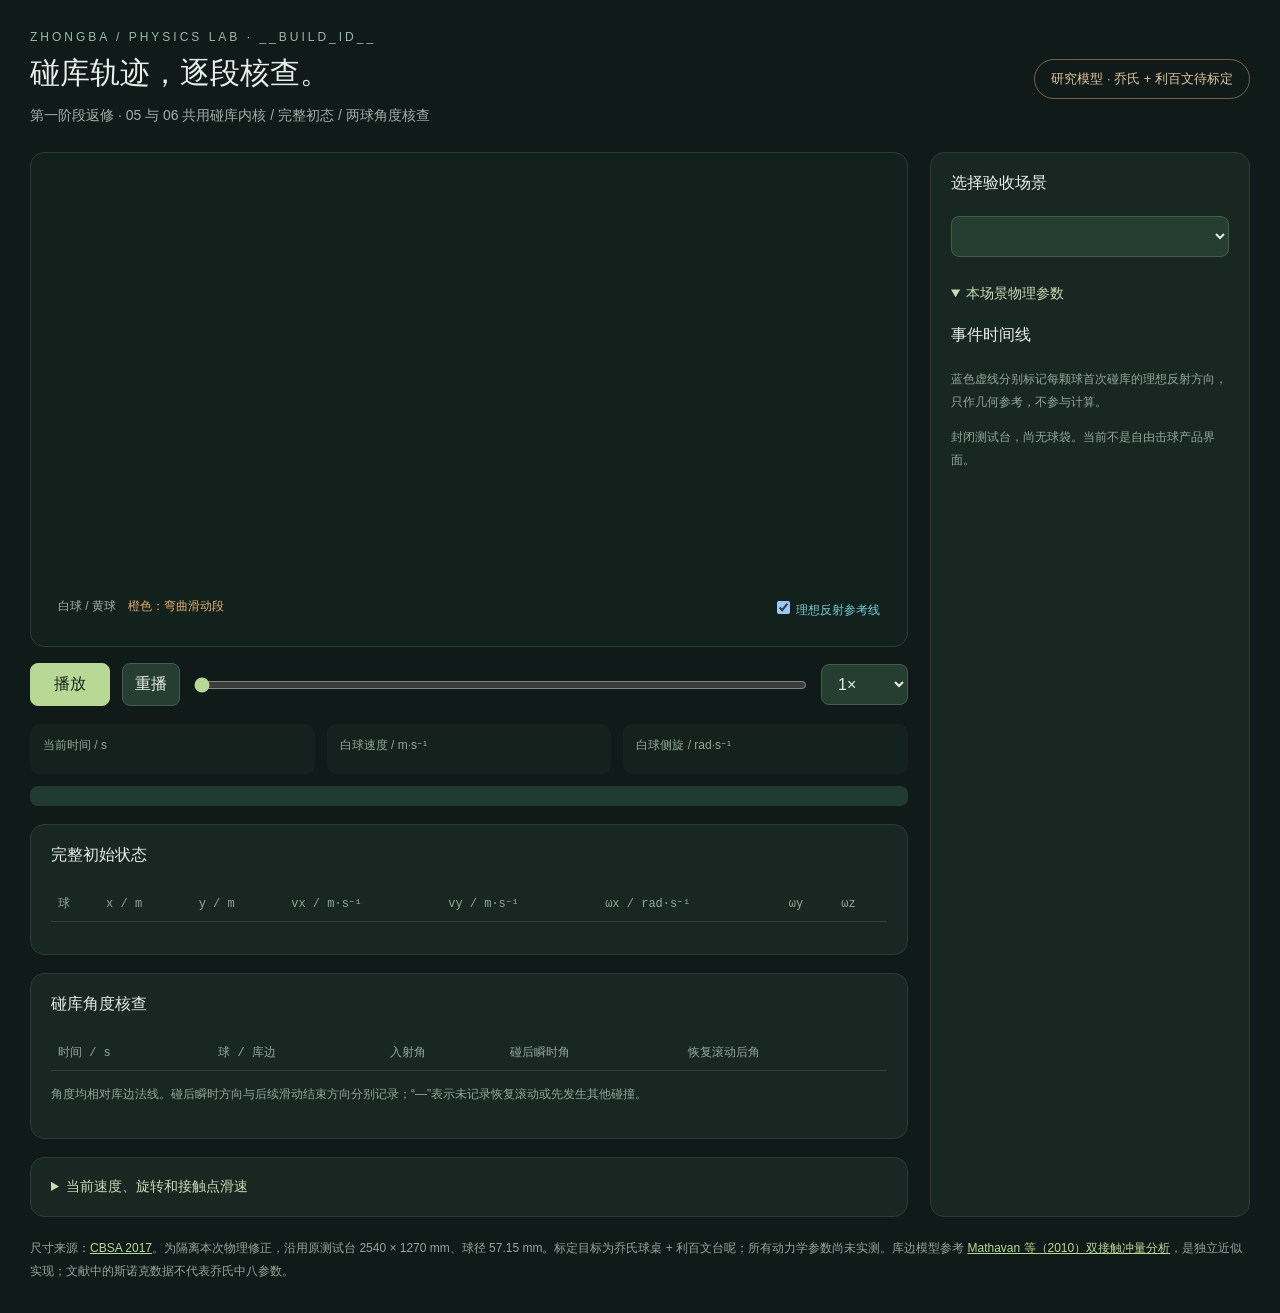
==== tools/acceptance_viewer.html @ 39338038 "Add phase A physics engine, shared spin-aware cushion model and acceptance tools Include 116 physics" ====
<!doctype html>
<html lang="zh-CN"><head><meta charset="utf-8"><meta name="viewport" content="width=device-width,initial-scale=1"><title>中八物理实验台 · 碰库复核</title>
<style>
:root{color-scheme:dark;font-family:"Segoe UI","Microsoft YaHei",sans-serif;color:#e8eee9;background:#101a18}*{box-sizing:border-box}body{margin:0}main{max-width:1480px;margin:auto;padding:30px}header{display:flex;justify-content:space-between;align-items:center;margin-bottom:24px}.eyebrow{color:#98b9a8;font-size:12px;letter-spacing:3px}h1{font-size:30px;font-weight:550;margin:9px 0}.sub{color:#9fb0a8;font-size:14px;line-height:1.8}.badge{border:1px solid #756348;color:#dfc59c;border-radius:99px;padding:10px 16px;font-size:13px}.layout{display:grid;grid-template-columns:minmax(0,1fr) 320px;gap:22px}.card{background:#192723;border:1px solid #2a3c33;border-radius:14px;padding:20px}.stage{background:#12211c;overflow:hidden}canvas{width:100%;display:block;aspect-ratio:2/1}.controls{display:flex;gap:12px;align-items:center;margin-top:16px}button,select{font:inherit;color:inherit;border:1px solid #435d4d;border-radius:8px;background:#263e31;padding:10px 12px}button{cursor:pointer}button.primary{background:#b8d996;color:#14231a;border-color:#b8d996;min-width:80px}select{max-width:100%}#scene{width:100%;margin:12px 0 10px}#seek{flex:1;accent-color:#b8d996;min-width:40px}h2{font-size:16px;margin:0 0 10px;font-weight:550}p{font-size:13px;line-height:1.8;color:#b9c7be}.metrics{display:grid;grid-template-columns:repeat(3,1fr);gap:12px;margin-top:18px}.metric{background:#14211c;border-radius:9px;padding:13px}.label{font-size:12px;color:#90a89b}.value{font:21px Consolas,monospace;margin-top:7px}.small{font-size:12px;color:#91a799;line-height:1.9}.events{max-height:200px;overflow:auto;font-size:12px}.event{padding:8px 0;border-bottom:1px solid #2e4236;color:#9daf9f}.event.active{color:#dcebcf}table{width:100%;font:12px Consolas,"Microsoft YaHei",monospace;border-collapse:collapse;margin-top:10px;white-space:nowrap}td,th{text-align:left;padding:9px 7px;border-bottom:1px solid #314337;font-weight:400}th{color:#91a799}footer{margin-top:20px;font-size:12px;line-height:1.9;color:#91a799}a{color:#b8d996}.legend{display:flex;justify-content:space-between;gap:10px;padding:7px;font-size:12px;color:#9fb0a8}.panel{margin-top:18px}.scroll{overflow-x:auto}summary{cursor:pointer;font-size:14px;color:#c5dcb5}.param{font-size:12px;color:#9fb0a8;line-height:2}.note{padding:10px 12px;background:#223b30;border-radius:8px;margin-top:12px;font-size:12px;line-height:1.9;color:#c1d2b7}.orange{color:#e6ad72}.blue{color:#77cdd4}@media(max-width:1050px){.layout{grid-template-columns:1fr}main{padding:18px}.badge{display:none}.controls{flex-wrap:wrap}}
</style></head><body><main>
<header><div><div class="eyebrow">ZHONGBA / PHYSICS LAB · __BUILD_ID__</div><h1>碰库轨迹，逐段核查。</h1><div class="sub">第一阶段返修 · 05 与 06 共用碰库内核 / 完整初态 / 两球角度核查</div></div><div class="badge">研究模型 · 乔氏 + 利百文待标定</div></header>
<div class="layout"><section>
<div class="card stage"><canvas id="table" width="1200" height="600" aria-label="二维物理回放球桌"></canvas><div class="legend"><span>白球 / 黄球　<span class="orange">橙色：弯曲滑动段</span></span><label><input type="checkbox" id="guide" checked> <span class="blue">理想反射参考线</span></label></div></div>
<div class="controls"><button class="primary" id="play">播放</button><button id="reset">重播</button><input id="seek" aria-label="回放时间" type="range" min="0" max="1000" value="0"><select id="speed" aria-label="回放速度"><option value="0.25">0.25×</option><option value="0.5">0.5×</option><option value="1" selected>1×</option><option value="2">2×</option></select></div>
<div class="metrics"><div class="metric"><div class="label">当前时间 / s</div><div class="value" id="clock"></div></div><div class="metric"><div class="label">白球速度 / m·s⁻¹</div><div class="value" id="velocity"></div></div><div class="metric"><div class="label">白球侧旋 / rad·s⁻¹</div><div class="value" id="spin"></div></div></div><div id="motion-note" class="note"></div>
<div class="card panel"><h2>完整初始状态</h2><div class="scroll"><table><thead><tr><th>球</th><th>x / m</th><th>y / m</th><th>vx / m·s⁻¹</th><th>vy / m·s⁻¹</th><th>ωx / rad·s⁻¹</th><th>ωy</th><th>ωz</th></tr></thead><tbody id="initial"></tbody></table></div><p class="small" id="initial-note"></p></div>
<div class="card panel"><h2>碰库角度核查</h2><div class="scroll"><table><thead><tr><th>时间 / s</th><th>球 / 库边</th><th>入射角</th><th>碰后瞬时角</th><th>恢复滚动后角</th></tr></thead><tbody id="angles"></tbody></table></div><p class="small">角度均相对库边法线。碰后瞬时方向与后续滑动结束方向分别记录；“—”表示未记录恢复滚动或先发生其他碰撞。</p></div>
<details class="card panel"><summary>当前速度、旋转和接触点滑速</summary><div class="scroll"><table><thead><tr><th>球</th><th>状态</th><th>vx</th><th>vy</th><th>ωx</th><th>ωy</th><th>ωz</th><th>台呢滑速 / m·s⁻¹</th></tr></thead><tbody id="states"></tbody></table></div></details>
</section><aside class="card"><h2>选择验收场景</h2><select id="scene" aria-label="验收场景"></select><p id="description"></p><p id="observe" style="color:#c5dcb5"></p><div class="small" id="outcome"></div><details class="panel" open><summary>本场景物理参数</summary><div class="param" id="parameters"></div></details><h2 style="margin-top:22px">事件时间线</h2><div class="events" id="events"></div><p class="small" id="comparison-note"></p><p class="small">蓝色虚线分别标记每颗球首次碰库的理想反射方向，只作几何参考，不参与计算。</p><p class="small">封闭测试台，尚无球袋。当前不是自由击球产品界面。</p></aside></div>
<footer>尺寸来源：<a href="https://cbsa.cssf.net.cn/annoucement/2017/0120/142126.html" target="_blank" rel="noreferrer">CBSA 2017</a>。为隔离本次物理修正，沿用原测试台 2540 × 1270 mm、球径 57.15 mm。标定目标为乔氏球桌 + 利百文台呢；所有动力学参数尚未实测。库边模型参考 <a href="https://doi.org/10.1243/09544062JMES1964" target="_blank" rel="noreferrer">Mathavan 等（2010）双接触冲量分析</a>，是独立近似实现；文献中的斯诺克数据不代表乔氏中八参数。</footer>
</main><script>
const SCENES=__SCENE_DATA__;
const $=id=>document.getElementById(id),canvas=$('table'),ctx=canvas.getContext('2d');
const labels={sliding_to_rolling:'滑动 → 滚动',rolling_to_rest:'平动停止',spin_to_rest:'侧旋停止',ball_ball:'球球碰撞',ball_cushion:'碰库'};
const wallNames={left:'左库',right:'右库',bottom:'下库',top:'上库'};
let scene,time=0,playing=false,last=0;
const speed=b=>Math.hypot(b.velocity.x,b.velocity.y);
const slip=b=>Math.hypot(b.velocity.x-b.spec.radius*b.omega.y,b.velocity.y+b.spec.radius*b.omega.x);
const name=b=>b.id==='cue'?'白球':b.id+' 号球';
function phase(b){return slip(b)>1e-8?'滑动':speed(b)>1e-9?'滚动':Math.abs(b.omega.z)>1e-8?'原地旋转':'静止'}
function segmentAt(t){let s=scene.segments[0];for(const part of scene.segments){if(part.start>t)break;s=part}return s}
function evaluate(b,m,d){const a=m.acceleration,w=m.angular_acceleration;return {...b,position:{x:b.position.x+b.velocity.x*d+.5*a.x*d*d,y:b.position.y+b.velocity.y*d+.5*a.y*d*d},velocity:{x:b.velocity.x+a.x*d,y:b.velocity.y+a.y*d},omega:{x:b.omega.x+w.x*d,y:b.omega.y+w.y*d,z:b.omega.z+w.z*d}}}
function stateAt(t){if(t>=scene.duration)return scene.final;const s=segmentAt(t);return s?s.balls.map((b,i)=>evaluate(b,s.motion[i],t-s.start)):scene.final}
function sideAngle(id,t){let angle=0;for(const s of scene.segments){if(s.start>=t)break;const i=s.balls.findIndex(b=>b.id===id),d=Math.min(t,s.end)-s.start;angle+=s.balls[i].omega.z*d+.5*s.motion[i].angular_acceleration.z*d*d}return angle}
function selectScene(index){scene=SCENES[index];time=0;playing=false;$('play').textContent='播放';$('description').textContent=scene.description;$('observe').textContent=scene.observe;$('outcome').textContent=scene.status==='stopped'?`已完整停止 · ${scene.duration.toFixed(3)} s · ${scene.events.length} 个事件`:`主动截断至 ${scene.duration.toFixed(3)} s · 球仍在运动`;
$('comparison-note').textContent=scene.id.startsWith('cut')?'05 两球共用 06 的旋转耦合碰库模型；05B 保持初态相同，关闭摩擦并采用完全弹性碰撞，检验两球的理想反射极限。':'06A 保留原场景初态；06B 只去除初始侧旋；06C 是完全无旋转、无摩擦的理想对照。';
$('initial').innerHTML=scene.initial.map(b=>`<tr><td>${name(b)}</td>${[b.position.x,b.position.y,b.velocity.x,b.velocity.y,b.omega.x,b.omega.y,b.omega.z].map(n=>`<td>${n.toFixed(4)}</td>`).join('')}</tr>`).join('');const b=scene.initial[0];$('initial-note').textContent=`初始状态：${phase(b)}；台呢接触点滑速 ${slip(b).toFixed(6)} m/s。ωz 是侧旋，ωx、ωy 是绕水平方向的旋转；无侧旋不等于无旋转。`;
const p=scene.physics;$('parameters').textContent=`碰库模型 = ${p.cushion_model}；台呢滑动摩擦 μs = ${p.sliding_friction}；滚动减速度 / g = ${p.rolling_friction}；自旋衰减 = ${p.spin_deceleration} rad/s²；库边摩擦 μw = ${p.cushion_friction}；能量恢复参数 e = ${p.cushion_restitution}；接触高度假设 h/R = ${p.cushion_contact_height_ratio}；冲量步数 ${p.cushion_steps}。未实桌标定。`;
const deg=x=>x===null?'—':x.toFixed(2)+'°';$('angles').innerHTML=scene.cushion_audit.length?scene.cushion_audit.map(r=>`<tr><td>${r.time.toFixed(4)}</td><td>${r.ball==='cue'?'白球':r.ball} / ${wallNames[r.wall]}</td><td>${deg(r.incident_deg)}</td><td>${deg(r.immediate_deg)}</td><td>${deg(r.rolling_deg)}</td></tr>`).join(''):'<tr><td colspan="5">本场景没有碰库。</td></tr>';
$('events').replaceChildren(...scene.events.map(e=>{const row=document.createElement('div');row.className='event';row.dataset.time=e.time;row.textContent=`${e.time.toFixed(4)} s　${labels[e.kind]||e.kind}${e.detail?' / '+(wallNames[e.detail]||e.detail):''}`;return row}));draw()}
function draw(){const W=canvas.width,H=canvas.height,pad=54,s=Math.min((W-2*pad)/scene.table.length,(H-2*pad)/scene.table.width),ox=(W-s*scene.table.length)/2,oy=(H-s*scene.table.width)/2;const X=x=>ox+x*s,Y=y=>H-oy-y*s;ctx.clearRect(0,0,W,H);ctx.fillStyle='#2b4034';ctx.fillRect(ox-21,oy-21,scene.table.length*s+42,scene.table.width*s+42);ctx.fillStyle='#1e674d';ctx.fillRect(ox,oy,scene.table.length*s,scene.table.width*s);ctx.strokeStyle='#ffffff0d';ctx.lineWidth=1;for(let x=.635;x<scene.table.length;x+=.635){ctx.beginPath();ctx.moveTo(X(x),Y(0));ctx.lineTo(X(x),Y(scene.table.width));ctx.stroke()}
ctx.save();ctx.beginPath();ctx.rect(ox,oy,scene.table.length*s,scene.table.width*s);ctx.clip();if($('guide').checked){const seen=new Set();for(const e of scene.events){if(e.kind!=='ball_cushion'||seen.has(e.actors[0]))continue;seen.add(e.actors[0]);const b=e.before.find(b=>b.id===e.actors[0]),v={...b.velocity};if(e.detail==='left'||e.detail==='right')v.x=-v.x;else v.y=-v.y;const len=Math.hypot(v.x,v.y);if(len===0)continue;ctx.beginPath();ctx.setLineDash([8,7]);ctx.strokeStyle='#77cdd499';ctx.moveTo(X(b.position.x),Y(b.position.y));ctx.lineTo(X(b.position.x+v.x/len*.85),Y(b.position.y+v.y/len*.85));ctx.stroke();ctx.setLineDash([])}}
for(const part of scene.segments){if(part.start>time)break;const duration=Math.min(time,part.end)-part.start;for(let i=0;i<part.balls.length;i++){const b=part.balls[i],m=part.motion[i],a=m.acceleration;const curved=Math.abs(b.velocity.x*a.y-b.velocity.y*a.x)>1e-9;ctx.beginPath();ctx.strokeStyle=curved?'#e6ad72bb':b.id==='cue'?'#f0f1d488':'#e3bc4d88';ctx.lineWidth=2;const count=Math.max(2,Math.ceil(duration*80));for(let k=0;k<=count;k++){const q=evaluate(b,m,duration*k/count).position;k?ctx.lineTo(X(q.x),Y(q.y)):ctx.moveTo(X(q.x),Y(q.y))}ctx.stroke()}}ctx.restore();
const balls=stateAt(time);for(const b of balls){const x=X(b.position.x),y=Y(b.position.y),r=b.spec.radius*s;ctx.shadowColor='#0009';ctx.shadowBlur=8;ctx.shadowOffsetY=3;ctx.beginPath();ctx.arc(x,y,r,0,Math.PI*2);ctx.fillStyle=b.id==='cue'?'#f4f1dc':'#e5b83e';ctx.fill();ctx.shadowBlur=0;ctx.shadowOffsetY=0;ctx.fillStyle='#233b2c';ctx.textAlign='center';ctx.textBaseline='middle';ctx.font='bold 12px sans-serif';ctx.fillText(b.id==='cue'?'':b.id,x,y);const angle=sideAngle(b.id,time);ctx.fillStyle='#556b5a';ctx.beginPath();ctx.arc(x+Math.cos(angle)*r*.45,y+Math.sin(angle)*r*.45,2.4,0,Math.PI*2);ctx.fill()}
const cue=balls.find(b=>b.id==='cue')||balls[0];$('clock').textContent=time.toFixed(3);$('velocity').textContent=speed(cue).toFixed(3);$('spin').textContent=cue.omega.z.toFixed(2);$('seek').value=scene.duration?time/scene.duration*1000:1000;$('states').innerHTML=balls.map(b=>`<tr><td>${name(b)}</td><td>${phase(b)}</td>${[b.velocity.x,b.velocity.y,b.omega.x,b.omega.y,b.omega.z,slip(b)].map(n=>`<td>${n.toFixed(4)}</td>`).join('')}</tr>`).join('');const part=segmentAt(time),i=part?part.balls.findIndex(b=>b.id===cue.id):-1,a=i>=0?part.motion[i].acceleration:{x:0,y:0},cross=cue.velocity.x*a.y-cue.velocity.y*a.x;let note;if(time>=scene.duration)note=scene.status==='stopped'?'本杆已自然停止。':'这是主动截断的理想对照，球仍有速度。';else if(Math.abs(cross)>1e-9)note='当前是弯曲滑动段：接触点滑速与球心速度方向不同，台呢摩擦含横向分量。橙色曲线由位置方程计算。';else note=`当前${phase(cue)}，此段为直线；速度和加速度平行，或没有平动。`;$('motion-note').textContent=note;for(const e of $('events').children)e.classList.toggle('active',Number(e.dataset.time)<=time)}
$('scene').replaceChildren(...SCENES.map((s,i)=>{const o=document.createElement('option');o.value=i;o.textContent=s.name;return o}));$('scene').onchange=e=>selectScene(Number(e.target.value));$('guide').onchange=draw;$('play').onclick=()=>{if(time>=scene.duration)time=0;playing=!playing;$('play').textContent=playing?'暂停':'播放'};$('reset').onclick=()=>{time=0;playing=true;$('play').textContent='暂停';draw()};$('seek').oninput=e=>{playing=false;$('play').textContent='播放';time=Number(e.target.value)/1000*scene.duration;draw()};function tick(now){if(playing){time=Math.min(scene.duration,time+(last?Math.min(.1,(now-last)/1000):0)*Number($('speed').value));if(time>=scene.duration){playing=false;$('play').textContent='播放'}draw()}last=now;requestAnimationFrame(tick)}const requestedScene=new URLSearchParams(location.search).get('scene')||'__DEFAULT_SCENE__';const foundIndex=SCENES.findIndex(s=>s.id===requestedScene),initialIndex=foundIndex>=0?foundIndex:0;$('scene').value=initialIndex;selectScene(initialIndex);requestAnimationFrame(tick);
</script></body></html>
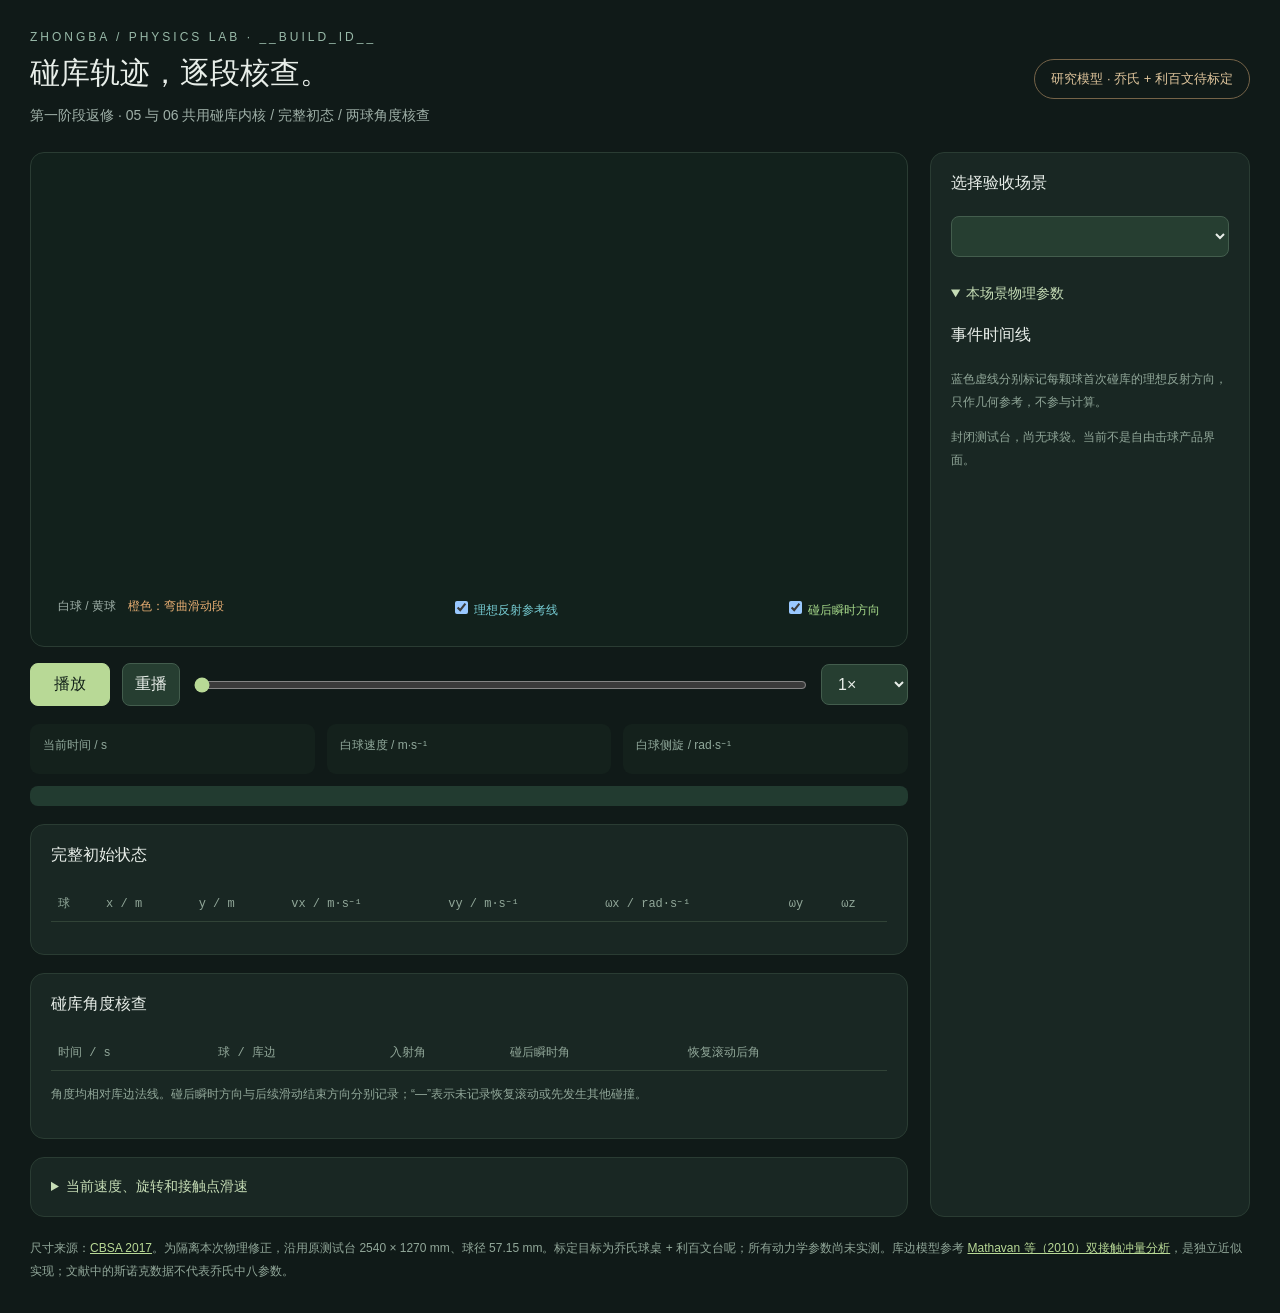
==== commit 9f9f59dc: "Correct energetic restitution baseline and explain spin-free cushion deviation Replace the unsupport" ====
--- a/tools/acceptance_viewer.html
+++ b/tools/acceptance_viewer.html
@@ -5,10 +5,11 @@
 </style></head><body><main>
 <header><div><div class="eyebrow">ZHONGBA / PHYSICS LAB · __BUILD_ID__</div><h1>碰库轨迹，逐段核查。</h1><div class="sub">第一阶段返修 · 05 与 06 共用碰库内核 / 完整初态 / 两球角度核查</div></div><div class="badge">研究模型 · 乔氏 + 利百文待标定</div></header>
 <div class="layout"><section>
-<div class="card stage"><canvas id="table" width="1200" height="600" aria-label="二维物理回放球桌"></canvas><div class="legend"><span>白球 / 黄球　<span class="orange">橙色：弯曲滑动段</span></span><label><input type="checkbox" id="guide" checked> <span class="blue">理想反射参考线</span></label></div></div>
+<div class="card stage"><canvas id="table" width="1200" height="600" aria-label="二维物理回放球桌"></canvas><div class="legend" style="flex-wrap:wrap"><span>白球 / 黄球　<span class="orange">橙色：弯曲滑动段</span></span><label><input type="checkbox" id="guide" checked> <span class="blue">理想反射参考线</span></label><label><input type="checkbox" id="instant-guide" checked> <span style="color:#a6d98a">碰后瞬时方向</span></label></div></div>
 <div class="controls"><button class="primary" id="play">播放</button><button id="reset">重播</button><input id="seek" aria-label="回放时间" type="range" min="0" max="1000" value="0"><select id="speed" aria-label="回放速度"><option value="0.25">0.25×</option><option value="0.5">0.5×</option><option value="1" selected>1×</option><option value="2">2×</option></select></div>
 <div class="metrics"><div class="metric"><div class="label">当前时间 / s</div><div class="value" id="clock"></div></div><div class="metric"><div class="label">白球速度 / m·s⁻¹</div><div class="value" id="velocity"></div></div><div class="metric"><div class="label">白球侧旋 / rad·s⁻¹</div><div class="value" id="spin"></div></div></div><div id="motion-note" class="note"></div>
 <div class="card panel"><h2>完整初始状态</h2><div class="scroll"><table><thead><tr><th>球</th><th>x / m</th><th>y / m</th><th>vx / m·s⁻¹</th><th>vy / m·s⁻¹</th><th>ωx / rad·s⁻¹</th><th>ωy</th><th>ωz</th></tr></thead><tbody id="initial"></tbody></table></div><p class="small" id="initial-note"></p></div>
+<div class="card panel" id="rebound-explanation" hidden><h2>05 白球：为什么无侧旋也会偏离蓝线？</h2><p id="rebound-reason"></p><div class="scroll"><table><thead><tr><th>碰库阶段</th><th>vx / m·s⁻¹</th><th>vy</th><th>ωx / rad·s⁻¹</th><th>ωy</th><th>ωz</th><th>台呢滑速 / m·s⁻¹</th></tr></thead><tbody id="rebound-states"></tbody></table></div><p class="small" id="rebound-transient"></p><details><summary>同一入射位置和速度，分别改变旋转或能量参数</summary><div class="scroll"><table><thead><tr><th>仅改变指定条件</th><th>入射角</th><th>瞬时反弹角</th><th>恢复滚动后角</th></tr></thead><tbody id="rebound-controls"></tbody></table></div><p class="small">这些是从同一次碰库前状态出发的计算对照，不代表相同出杆。仅清除侧旋时结果相同，说明本例的方向变化由滚动旋转和接触摩擦产生。新产生的侧旋不会在本模型的自由运动中直接制造弯曲。</p></details><p class="small">本版将缺少依据的能量参数 0.80 改为 Mathavan 文献的 0.98 研究基准。它不同于碰前/碰后法向球速之比，也不是乔氏 + 利百文的实测值；蓝线是完全弹性镜面几何参考。</p></div>
 <div class="card panel"><h2>碰库角度核查</h2><div class="scroll"><table><thead><tr><th>时间 / s</th><th>球 / 库边</th><th>入射角</th><th>碰后瞬时角</th><th>恢复滚动后角</th></tr></thead><tbody id="angles"></tbody></table></div><p class="small">角度均相对库边法线。碰后瞬时方向与后续滑动结束方向分别记录；“—”表示未记录恢复滚动或先发生其他碰撞。</p></div>
 <details class="card panel"><summary>当前速度、旋转和接触点滑速</summary><div class="scroll"><table><thead><tr><th>球</th><th>状态</th><th>vx</th><th>vy</th><th>ωx</th><th>ωy</th><th>ωz</th><th>台呢滑速 / m·s⁻¹</th></tr></thead><tbody id="states"></tbody></table></div></details>
 </section><aside class="card"><h2>选择验收场景</h2><select id="scene" aria-label="验收场景"></select><p id="description"></p><p id="observe" style="color:#c5dcb5"></p><div class="small" id="outcome"></div><details class="panel" open><summary>本场景物理参数</summary><div class="param" id="parameters"></div></details><h2 style="margin-top:22px">事件时间线</h2><div class="events" id="events"></div><p class="small" id="comparison-note"></p><p class="small">蓝色虚线分别标记每颗球首次碰库的理想反射方向，只作几何参考，不参与计算。</p><p class="small">封闭测试台，尚无球袋。当前不是自由击球产品界面。</p></aside></div>
@@ -32,11 +33,12 @@
 $('initial').innerHTML=scene.initial.map(b=>`<tr><td>${name(b)}</td>${[b.position.x,b.position.y,b.velocity.x,b.velocity.y,b.omega.x,b.omega.y,b.omega.z].map(n=>`<td>${n.toFixed(4)}</td>`).join('')}</tr>`).join('');const b=scene.initial[0];$('initial-note').textContent=`初始状态：${phase(b)}；台呢接触点滑速 ${slip(b).toFixed(6)} m/s。ωz 是侧旋，ωx、ωy 是绕水平方向的旋转；无侧旋不等于无旋转。`;
 const p=scene.physics;$('parameters').textContent=`碰库模型 = ${p.cushion_model}；台呢滑动摩擦 μs = ${p.sliding_friction}；滚动减速度 / g = ${p.rolling_friction}；自旋衰减 = ${p.spin_deceleration} rad/s²；库边摩擦 μw = ${p.cushion_friction}；能量恢复参数 e = ${p.cushion_restitution}；接触高度假设 h/R = ${p.cushion_contact_height_ratio}；冲量步数 ${p.cushion_steps}。未实桌标定。`;
 const deg=x=>x===null?'—':x.toFixed(2)+'°';$('angles').innerHTML=scene.cushion_audit.length?scene.cushion_audit.map(r=>`<tr><td>${r.time.toFixed(4)}</td><td>${r.ball==='cue'?'白球':r.ball} / ${wallNames[r.wall]}</td><td>${deg(r.incident_deg)}</td><td>${deg(r.immediate_deg)}</td><td>${deg(r.rolling_deg)}</td></tr>`).join(''):'<tr><td colspan="5">本场景没有碰库。</td></tr>';
+const explanation=scene.cushion_explanation;$('rebound-explanation').hidden=!explanation;if(explanation){const current=explanation.cases[0],incoming=current.incoming;$('rebound-reason').textContent=`首次碰库前 ωz = ${incoming.omega.z.toFixed(2)} rad/s，确实没有侧旋；但 ωx = ${incoming.omega.x.toFixed(2)}、ωy = ${incoming.omega.y.toFixed(2)} rad/s，白球正在滚动。碰库使速度反向，却没有同时把滚动旋转完全反转，随后台呢摩擦继续改变方向。`;const stages=[['碰库前',incoming],['碰后瞬间',current.outgoing],['恢复滚动',current.rolling]].filter(row=>row[1]);$('rebound-states').innerHTML=stages.map(([label,b])=>`<tr><td>${label}</td>${[b.velocity.x,b.velocity.y,b.omega.x,b.omega.y,b.omega.z,slip(b)].map(n=>`<td>${n.toFixed(4)}</td>`).join('')}</tr>`).join('');$('rebound-transient').textContent=`角度相对库边法线：${deg(current.incident_deg)} → 碰后瞬间 ${deg(current.immediate_deg)} → 恢复滚动后 ${deg(current.rolling_deg)}。弯曲滑动约 ${(current.recovery_time_s*1000).toFixed(1)} ms、${(current.recovery_distance_m*1000).toFixed(1)} mm；后续沿新方向直行，与蓝线的距离会继续拉开。`;$('rebound-controls').innerHTML=explanation.cases.map(row=>`<tr><td>${row.label}</td><td>${deg(row.incident_deg)}</td><td>${deg(row.immediate_deg)}</td><td>${deg(row.rolling_deg)}</td></tr>`).join('')}
 $('events').replaceChildren(...scene.events.map(e=>{const row=document.createElement('div');row.className='event';row.dataset.time=e.time;row.textContent=`${e.time.toFixed(4)} s　${labels[e.kind]||e.kind}${e.detail?' / '+(wallNames[e.detail]||e.detail):''}`;return row}));draw()}
 function draw(){const W=canvas.width,H=canvas.height,pad=54,s=Math.min((W-2*pad)/scene.table.length,(H-2*pad)/scene.table.width),ox=(W-s*scene.table.length)/2,oy=(H-s*scene.table.width)/2;const X=x=>ox+x*s,Y=y=>H-oy-y*s;ctx.clearRect(0,0,W,H);ctx.fillStyle='#2b4034';ctx.fillRect(ox-21,oy-21,scene.table.length*s+42,scene.table.width*s+42);ctx.fillStyle='#1e674d';ctx.fillRect(ox,oy,scene.table.length*s,scene.table.width*s);ctx.strokeStyle='#ffffff0d';ctx.lineWidth=1;for(let x=.635;x<scene.table.length;x+=.635){ctx.beginPath();ctx.moveTo(X(x),Y(0));ctx.lineTo(X(x),Y(scene.table.width));ctx.stroke()}
-ctx.save();ctx.beginPath();ctx.rect(ox,oy,scene.table.length*s,scene.table.width*s);ctx.clip();if($('guide').checked){const seen=new Set();for(const e of scene.events){if(e.kind!=='ball_cushion'||seen.has(e.actors[0]))continue;seen.add(e.actors[0]);const b=e.before.find(b=>b.id===e.actors[0]),v={...b.velocity};if(e.detail==='left'||e.detail==='right')v.x=-v.x;else v.y=-v.y;const len=Math.hypot(v.x,v.y);if(len===0)continue;ctx.beginPath();ctx.setLineDash([8,7]);ctx.strokeStyle='#77cdd499';ctx.moveTo(X(b.position.x),Y(b.position.y));ctx.lineTo(X(b.position.x+v.x/len*.85),Y(b.position.y+v.y/len*.85));ctx.stroke();ctx.setLineDash([])}}
+ctx.save();ctx.beginPath();ctx.rect(ox,oy,scene.table.length*s,scene.table.width*s);ctx.clip();if($('guide').checked||$('instant-guide').checked){const seen=new Set();for(const e of scene.events){if(e.kind!=='ball_cushion'||seen.has(e.actors[0]))continue;seen.add(e.actors[0]);const b=e.before.find(b=>b.id===e.actors[0]),mirror={...b.velocity};if(e.detail==='left'||e.detail==='right')mirror.x=-mirror.x;else mirror.y=-mirror.y;const outgoing=e.after.find(ball=>ball.id===b.id);for(const [enabled,v,color,dashes] of [[$('guide').checked,mirror,'#77cdd499',[8,7]],[$('instant-guide').checked,outgoing.velocity,'#a6d98aaa',[3,5]]]){const len=Math.hypot(v.x,v.y);if(!enabled||len===0)continue;ctx.beginPath();ctx.setLineDash(dashes);ctx.strokeStyle=color;ctx.moveTo(X(b.position.x),Y(b.position.y));ctx.lineTo(X(b.position.x+v.x/len*.85),Y(b.position.y+v.y/len*.85));ctx.stroke();ctx.setLineDash([])}}}
 for(const part of scene.segments){if(part.start>time)break;const duration=Math.min(time,part.end)-part.start;for(let i=0;i<part.balls.length;i++){const b=part.balls[i],m=part.motion[i],a=m.acceleration;const curved=Math.abs(b.velocity.x*a.y-b.velocity.y*a.x)>1e-9;ctx.beginPath();ctx.strokeStyle=curved?'#e6ad72bb':b.id==='cue'?'#f0f1d488':'#e3bc4d88';ctx.lineWidth=2;const count=Math.max(2,Math.ceil(duration*80));for(let k=0;k<=count;k++){const q=evaluate(b,m,duration*k/count).position;k?ctx.lineTo(X(q.x),Y(q.y)):ctx.moveTo(X(q.x),Y(q.y))}ctx.stroke()}}ctx.restore();
 const balls=stateAt(time);for(const b of balls){const x=X(b.position.x),y=Y(b.position.y),r=b.spec.radius*s;ctx.shadowColor='#0009';ctx.shadowBlur=8;ctx.shadowOffsetY=3;ctx.beginPath();ctx.arc(x,y,r,0,Math.PI*2);ctx.fillStyle=b.id==='cue'?'#f4f1dc':'#e5b83e';ctx.fill();ctx.shadowBlur=0;ctx.shadowOffsetY=0;ctx.fillStyle='#233b2c';ctx.textAlign='center';ctx.textBaseline='middle';ctx.font='bold 12px sans-serif';ctx.fillText(b.id==='cue'?'':b.id,x,y);const angle=sideAngle(b.id,time);ctx.fillStyle='#556b5a';ctx.beginPath();ctx.arc(x+Math.cos(angle)*r*.45,y+Math.sin(angle)*r*.45,2.4,0,Math.PI*2);ctx.fill()}
 const cue=balls.find(b=>b.id==='cue')||balls[0];$('clock').textContent=time.toFixed(3);$('velocity').textContent=speed(cue).toFixed(3);$('spin').textContent=cue.omega.z.toFixed(2);$('seek').value=scene.duration?time/scene.duration*1000:1000;$('states').innerHTML=balls.map(b=>`<tr><td>${name(b)}</td><td>${phase(b)}</td>${[b.velocity.x,b.velocity.y,b.omega.x,b.omega.y,b.omega.z,slip(b)].map(n=>`<td>${n.toFixed(4)}</td>`).join('')}</tr>`).join('');const part=segmentAt(time),i=part?part.balls.findIndex(b=>b.id===cue.id):-1,a=i>=0?part.motion[i].acceleration:{x:0,y:0},cross=cue.velocity.x*a.y-cue.velocity.y*a.x;let note;if(time>=scene.duration)note=scene.status==='stopped'?'本杆已自然停止。':'这是主动截断的理想对照，球仍有速度。';else if(Math.abs(cross)>1e-9)note='当前是弯曲滑动段：接触点滑速与球心速度方向不同，台呢摩擦含横向分量。橙色曲线由位置方程计算。';else note=`当前${phase(cue)}，此段为直线；速度和加速度平行，或没有平动。`;$('motion-note').textContent=note;for(const e of $('events').children)e.classList.toggle('active',Number(e.dataset.time)<=time)}
-$('scene').replaceChildren(...SCENES.map((s,i)=>{const o=document.createElement('option');o.value=i;o.textContent=s.name;return o}));$('scene').onchange=e=>selectScene(Number(e.target.value));$('guide').onchange=draw;$('play').onclick=()=>{if(time>=scene.duration)time=0;playing=!playing;$('play').textContent=playing?'暂停':'播放'};$('reset').onclick=()=>{time=0;playing=true;$('play').textContent='暂停';draw()};$('seek').oninput=e=>{playing=false;$('play').textContent='播放';time=Number(e.target.value)/1000*scene.duration;draw()};function tick(now){if(playing){time=Math.min(scene.duration,time+(last?Math.min(.1,(now-last)/1000):0)*Number($('speed').value));if(time>=scene.duration){playing=false;$('play').textContent='播放'}draw()}last=now;requestAnimationFrame(tick)}const requestedScene=new URLSearchParams(location.search).get('scene')||'__DEFAULT_SCENE__';const foundIndex=SCENES.findIndex(s=>s.id===requestedScene),initialIndex=foundIndex>=0?foundIndex:0;$('scene').value=initialIndex;selectScene(initialIndex);requestAnimationFrame(tick);
+$('scene').replaceChildren(...SCENES.map((s,i)=>{const o=document.createElement('option');o.value=i;o.textContent=s.name;return o}));$('scene').onchange=e=>selectScene(Number(e.target.value));$('guide').onchange=draw;$('instant-guide').onchange=draw;$('play').onclick=()=>{if(time>=scene.duration)time=0;playing=!playing;$('play').textContent=playing?'暂停':'播放'};$('reset').onclick=()=>{time=0;playing=true;$('play').textContent='暂停';draw()};$('seek').oninput=e=>{playing=false;$('play').textContent='播放';time=Number(e.target.value)/1000*scene.duration;draw()};function tick(now){if(playing){time=Math.min(scene.duration,time+(last?Math.min(.1,(now-last)/1000):0)*Number($('speed').value));if(time>=scene.duration){playing=false;$('play').textContent='播放'}draw()}last=now;requestAnimationFrame(tick)}const requestedScene=new URLSearchParams(location.search).get('scene')||'__DEFAULT_SCENE__';const foundIndex=SCENES.findIndex(s=>s.id===requestedScene),initialIndex=foundIndex>=0?foundIndex:0;$('scene').value=initialIndex;selectScene(initialIndex);requestAnimationFrame(tick);
 </script></body></html>
